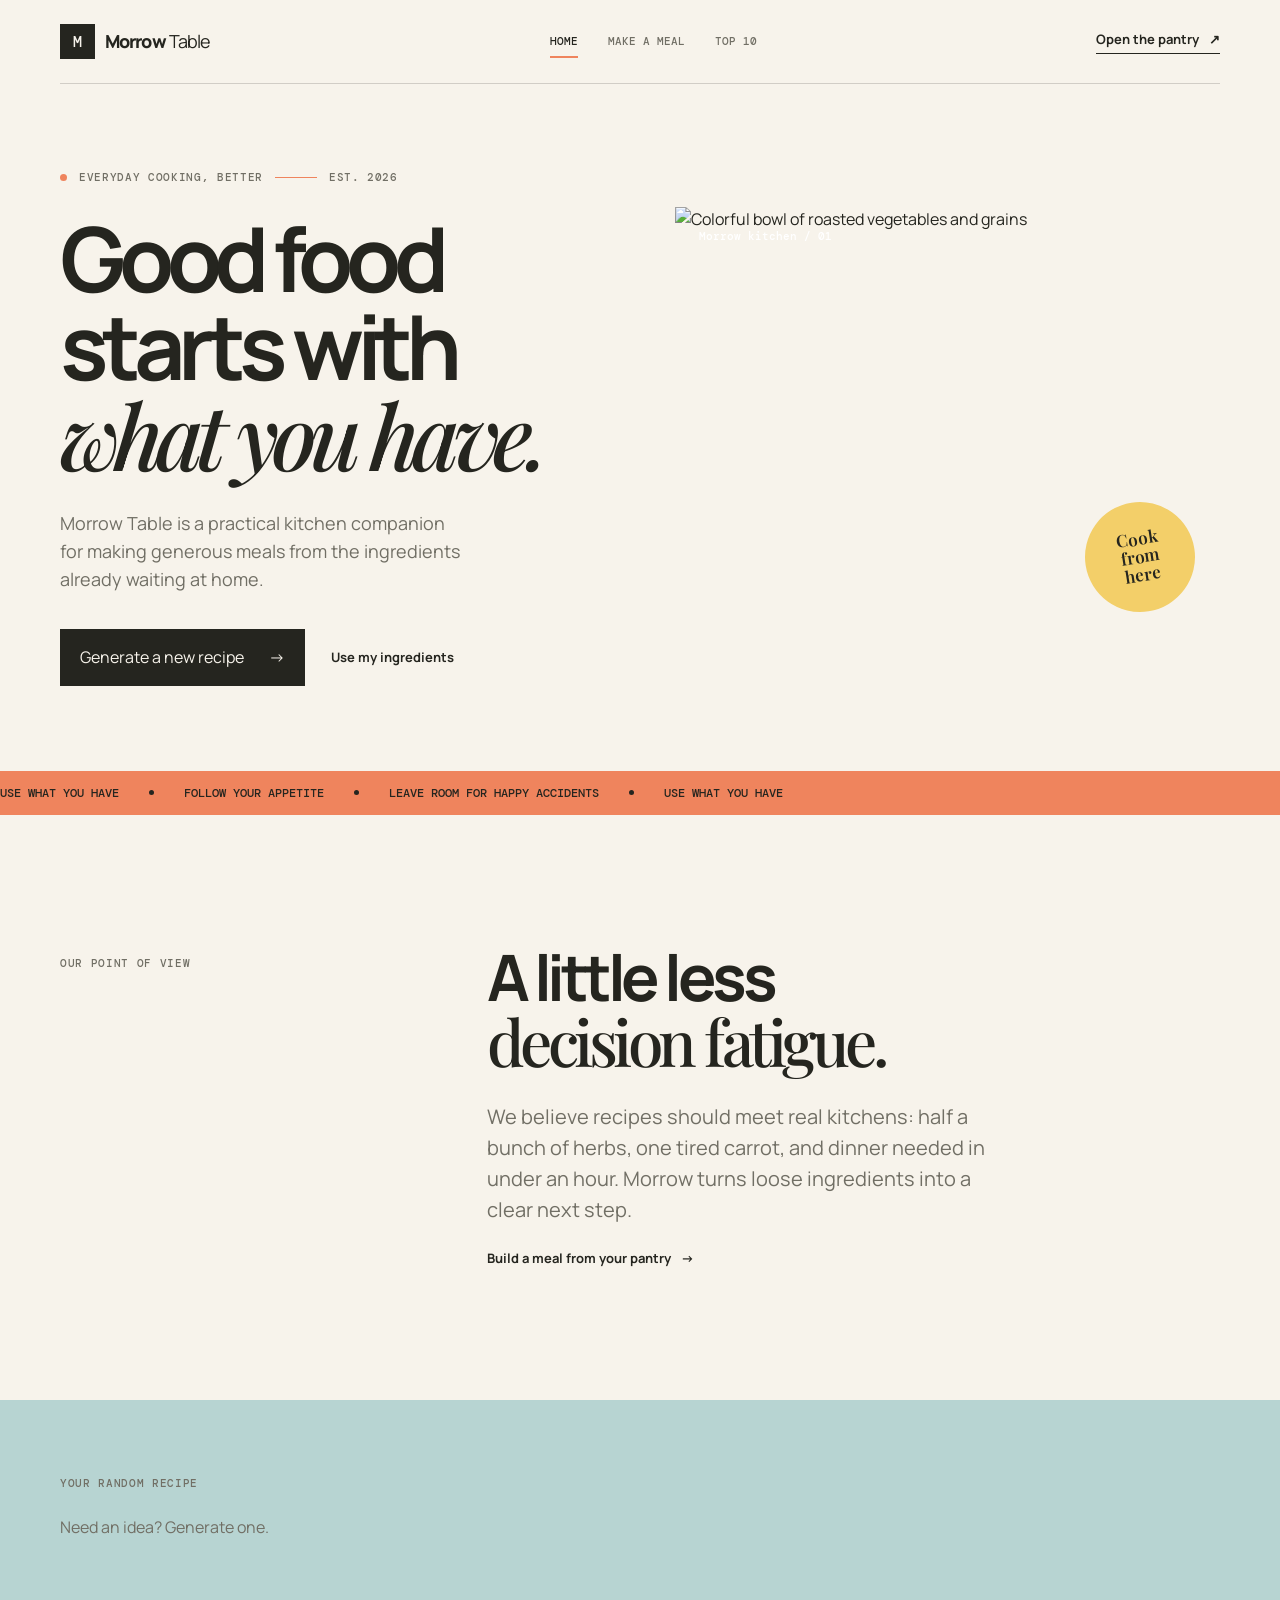
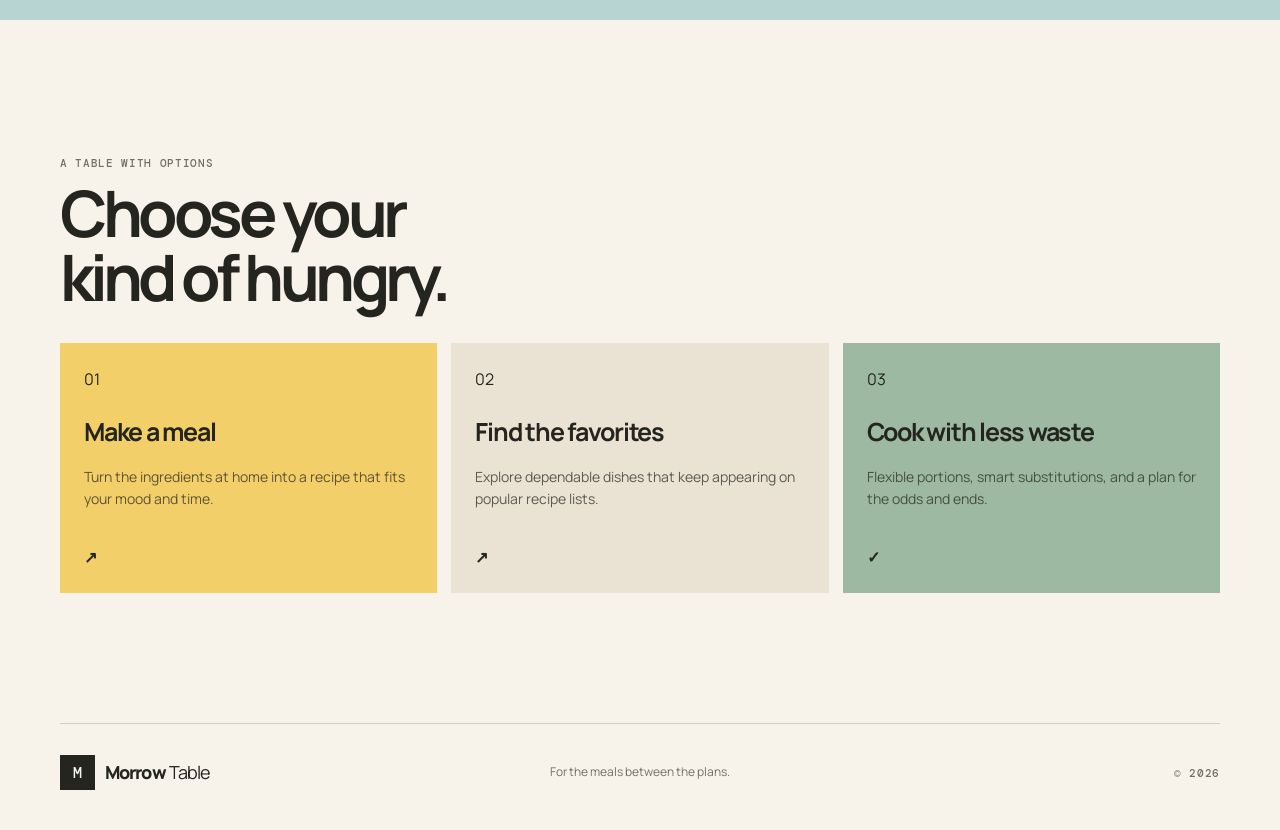
==== Project1_Website_with_AI/index.html @ 7af0c2fe "Adding project" ====
<!doctype html>
<html lang="en"><head><meta charset="utf-8"><meta name="viewport" content="width=device-width, initial-scale=1"><meta name="description" content="Morrow Table helps home cooks make more from what is already in the kitchen."><title>Morrow Table / Cook from here</title><link rel="preconnect" href="https://fonts.googleapis.com"><link rel="preconnect" href="https://fonts.gstatic.com" crossorigin><link href="https://fonts.googleapis.com/css2?family=DM+Mono:wght@400;500&family=Manrope:wght@400;600;700;800&family=Playfair+Display:ital,wght@0,500;0,600;1,500&display=swap" rel="stylesheet"><link rel="stylesheet" href="styles.css"></head>
<body><header class="site-header shell"><a class="brand" href="index.html"><span class="brand-mark">M</span><span>Morrow <b>Table</b></span></a><nav class="site-nav"><a class="active" href="index.html">Home</a><a href="learn.html">Make a meal</a><a href="studio.html">Top 10</a></nav><a class="header-cta" href="learn.html">Open the pantry <span>&#8599;</span></a></header>
<main><section class="hero shell"><div class="hero-copy"><p class="eyebrow"><span class="eyebrow-dot"></span> Everyday cooking, better <span class="rule"></span> Est. 2026</p><h1>Good food<br>starts with<br><em>what you have.</em></h1><p class="hero-lede">Morrow Table is a practical kitchen companion for making generous meals from the ingredients already waiting at home.</p><div class="hero-actions"><button class="button button-dark" id="generate-home" type="button">Generate a new recipe <span>&#8594;</span></button><a class="text-link" href="learn.html">Use my ingredients</a></div></div><div class="hero-photo"><img src="https://images.unsplash.com/photo-1547592180-85f173990554?auto=format&fit=crop&w=1100&q=85" alt="Colorful bowl of roasted vegetables and grains"><div class="photo-label">Morrow kitchen / 01</div><div class="photo-stamp">Cook<br>from<br>here</div></div></section><section class="ticker"><div class="ticker-inner"><span>Use what you have</span><i></i><span>Follow your appetite</span><i></i><span>Leave room for happy accidents</span><i></i><span>Use what you have</span></div></section><section class="intro shell"><div><p class="eyebrow">Our point of view</p></div><div class="intro-copy"><h2>A little less<br><span>decision fatigue.</span></h2><p>We believe recipes should meet real kitchens: half a bunch of herbs, one tired carrot, and dinner needed in under an hour. Morrow turns loose ingredients into a clear next step.</p><a class="text-link" href="learn.html">Build a meal from your pantry <span>&#8594;</span></a></div></section><section class="home-result-band"><div class="shell"><p class="eyebrow">Your random recipe</p><div id="home-recipe" class="home-recipe"><p>Need an idea? Generate one.</p></div></div></section><section class="services shell"><div class="section-heading"><div><p class="eyebrow">A table with options</p><h2>Choose your<br>kind of hungry.</h2></div></div><div class="service-grid"><a class="service-card service-yellow" href="learn.html"><span>01</span><div><h3>Make a meal</h3><p>Turn the ingredients at home into a recipe that fits your mood and time.</p></div><b>&#8599;</b></a><a class="service-card service-paper" href="studio.html"><span>02</span><div><h3>Find the favorites</h3><p>Explore dependable dishes that keep appearing on popular recipe lists.</p></div><b>&#8599;</b></a><div class="service-card service-green"><span>03</span><div><h3>Cook with less waste</h3><p>Flexible portions, smart substitutions, and a plan for the odds and ends.</p></div><b>&#10003;</b></div></div></section></main><footer class="site-footer shell"><div class="brand"><span class="brand-mark">M</span><span>Morrow <b>Table</b></span></div><p>For the meals between the plans.</p><span class="mono">&#169; 2026</span></footer><script src="script.js"></script></body></html>
---- Project1_Website_with_AI/styles.css ----
:root{--ink:#25251f;--paper:#f7f3eb;--cream:#eae2d3;--yellow:#f3cf69;--orange:#ef845d;--green:#9db9a1;--blue:#b7d4d2;--muted:#716f65;--line:rgba(37,37,31,.18);--sans:'Manrope',sans-serif;--serif:'Playfair Display',Georgia,serif;--mono:'DM Mono',monospace}*{box-sizing:border-box}html{scroll-behavior:smooth}body{margin:0;background:var(--paper);color:var(--ink);font-family:var(--sans);line-height:1.55}body.modal-open{overflow:hidden}a{color:inherit;text-decoration:none}button{font:inherit}.shell{width:min(1160px,calc(100% - 64px));margin-inline:auto}.site-header{height:84px;display:flex;align-items:center;justify-content:space-between;border-bottom:1px solid var(--line)}.brand{display:flex;align-items:center;gap:10px;font-size:18px;font-weight:800;letter-spacing:-.05em}.brand b{font-weight:400}.brand-mark{display:grid;place-items:center;width:35px;height:35px;background:var(--ink);color:var(--paper);font:500 15px var(--mono)}.site-nav{display:flex;gap:30px;font:500 11px var(--mono);text-transform:uppercase}.site-nav a{padding:8px 0;color:var(--muted);border-bottom:2px solid transparent}.site-nav a:hover,.site-nav .active{color:var(--ink);border-color:var(--orange)}.header-cta,.text-link{font-size:13px;font-weight:700}.header-cta{border-bottom:1px solid var(--ink);padding-bottom:3px}.header-cta span,.text-link span,.button span{margin-left:7px}.eyebrow,.mono{font:500 11px var(--mono);letter-spacing:.06em;text-transform:uppercase}.eyebrow{display:flex;align-items:center;gap:12px;color:var(--muted)}.eyebrow-dot{width:7px;height:7px;border-radius:50%;background:var(--orange)}.rule{width:42px;height:1px;background:var(--orange);display:inline-block}.hero{min-height:620px;display:grid;grid-template-columns:1fr 1fr;gap:70px;align-items:center;padding:75px 0 85px}.hero h1,.page-intro h1{font-size:clamp(56px,7vw,94px);line-height:.98;letter-spacing:-.08em;margin:30px 0}.hero h1 em,.page-intro h1 em,.matcher-note h2 em{font-family:var(--serif);font-weight:500}.hero-lede{max-width:410px;color:var(--muted);font-size:18px}.hero-actions{display:flex;align-items:center;gap:26px;margin-top:35px}.button{border:0;display:inline-flex;align-items:center;gap:18px;padding:16px 20px;cursor:pointer}.button-dark{background:var(--ink);color:var(--paper)}.hero-photo{position:relative;min-height:430px;overflow:hidden}.hero-photo img{width:100%;height:430px;object-fit:cover}.photo-label{position:absolute;top:22px;left:24px;color:#fff;font:500 11px var(--mono)}.photo-stamp{position:absolute;right:25px;bottom:25px;display:grid;place-content:center;width:110px;height:110px;border-radius:50%;background:var(--yellow);font:600 17px var(--serif);line-height:1.05;text-align:center;transform:rotate(-9deg)}.ticker{background:var(--orange);overflow:hidden;padding:14px 0}.ticker-inner{width:max-content;display:flex;gap:30px;align-items:center;font:500 12px var(--mono);text-transform:uppercase}.ticker i{width:5px;height:5px;background:var(--ink);border-radius:50%}.intro{display:grid;grid-template-columns:1fr 2fr;gap:60px;padding:130px 0}.intro h2,.section-heading h2{font-size:clamp(40px,5vw,66px);line-height:1;letter-spacing:-.07em;margin:0 0 26px}.intro h2 span{font-family:var(--serif);font-weight:500}.intro-copy{max-width:580px}.intro-copy p{font-size:20px;color:var(--muted);max-width:510px}.home-result-band{background:var(--blue);padding:65px 0}.home-recipe{max-width:620px;margin-top:25px}.home-recipe h2,.meal-result h2{font:500 clamp(34px,5vw,62px) var(--serif);line-height:1;margin:12px 0}.home-recipe p{color:var(--muted)}.recipe-result-button{border:0;border-bottom:1px solid var(--ink);background:transparent;padding:0 0 5px;cursor:pointer;font-weight:700}.recipe-result-button:hover{color:var(--orange);border-color:var(--orange)}.services{padding:125px 0 0}.section-heading{margin-bottom:34px}.service-grid{display:grid;grid-template-columns:repeat(3,1fr);gap:14px;padding-bottom:130px}.service-card{min-height:250px;padding:24px;display:flex;flex-direction:column;justify-content:space-between}.service-yellow{background:var(--yellow)}.service-paper{background:var(--cream)}.service-green{background:var(--green)}.service-card h3{font-size:25px;letter-spacing:-.05em;margin:0 0 10px}.service-card p{font-size:14px;color:rgba(37,37,31,.72)}.site-footer{border-top:1px solid var(--line);padding:27px 0 36px;display:grid;grid-template-columns:1fr 1fr 1fr;align-items:center}.site-footer p{text-align:center;color:var(--muted);font-size:12px}.site-footer .mono{text-align:right;color:var(--muted)}.page-intro{padding:94px 0 84px;border-bottom:1px solid var(--line)}.page-intro h1{font-size:clamp(54px,8vw,105px);max-width:850px}.page-lede{max-width:570px;color:var(--muted);font-size:18px}.matcher-layout{display:grid;grid-template-columns:1fr 1fr;gap:16px;padding:80px 0 90px}.matcher-panel,.matcher-output{border:1px solid var(--line);min-height:560px;padding:25px}.matcher-panel{background:var(--cream)}.matcher-output{background:var(--blue);display:flex;flex-direction:column}.panel-top{display:flex;justify-content:space-between;font-size:10px}.status-dot:before{content:'';display:inline-block;width:7px;height:7px;background:#5eaa6b;border-radius:50%;margin-right:6px}form{display:flex;flex-direction:column;margin-top:45px}label{font-size:12px;font-weight:700;margin:18px 0 7px}input,select{border:0;border-bottom:1px solid var(--line);background:transparent;padding:10px 0;font:16px var(--sans);outline:0}select{color:var(--ink)}.time-options{display:flex;gap:9px}.time-options label{margin:0}.time-options input{position:absolute;opacity:0}.time-options span{display:block;padding:9px 12px;border:1px solid var(--line);font:11px var(--mono);cursor:pointer}.time-options input:checked+span{background:var(--ink);color:var(--paper)}form .button{align-self:flex-start;margin-top:32px}.empty-output{flex:1;display:grid;place-content:center;text-align:center}.output-glyph{font:400 60px var(--serif);color:var(--orange)}.empty-output p{color:var(--muted)}.meal-result{display:block;margin:auto 0;padding:28px}.recipe-tag{font:500 10px var(--mono);text-transform:uppercase;border-bottom:1px solid var(--ink);padding-bottom:5px}.result-yellow{background:var(--yellow)}.result-blue{background:var(--blue)}.cuisine-strip{padding:20px 0 100px;border-top:1px solid var(--line)}.cuisine-list{display:flex;gap:10px;flex-wrap:wrap}.cuisine-list button{border:1px solid var(--line);background:transparent;padding:12px 14px;cursor:pointer;font:500 11px var(--mono)}.cuisine-list button:hover{background:var(--yellow)}.roundup-meta{display:flex;justify-content:space-between;gap:80px;padding:24px 0;border-bottom:1px solid var(--line)}.roundup-meta p{margin:0;color:var(--muted);max-width:550px;font-size:14px}.top-list{display:grid;grid-template-columns:repeat(2,1fr);gap:12px;padding:60px 0 130px}.top-recipe{display:grid;grid-template-columns:45px 1fr auto;gap:14px;align-items:center;text-align:left;border:0;background:var(--cream);padding:22px;cursor:pointer;color:var(--ink)}.top-recipe:hover{background:var(--yellow)}.top-recipe span{font:500 13px var(--mono)}.top-recipe strong{font-size:20px}.top-recipe small{grid-column:2;color:var(--muted);font:500 10px var(--mono);text-transform:uppercase}.top-recipe b{grid-column:3;grid-row:1/3;font-size:20px}.recipe-modal{position:fixed;inset:0;z-index:5;display:grid;place-items:center;padding:24px}.recipe-modal[hidden]{display:none}.modal-backdrop{position:absolute;inset:0;background:rgba(37,37,31,.68);backdrop-filter:blur(5px)}.recipe-dialog{position:relative;z-index:1;width:min(900px,100%);max-height:90vh;overflow:auto;background:var(--paper);padding:38px}.modal-close{position:absolute;top:18px;right:18px;border:1px solid var(--line);background:transparent;width:34px;height:34px;cursor:pointer}.recipe-dialog h2{font:500 clamp(38px,6vw,66px) var(--serif);line-height:1;margin:18px 0}.recipe-times{display:flex;gap:26px;color:var(--muted);font:500 11px var(--mono);text-transform:uppercase;border-bottom:1px solid var(--line);padding-bottom:25px}.recipe-times b{color:var(--ink)}.modal-columns{display:grid;grid-template-columns:.8fr 1.2fr;gap:50px;padding-top:28px}.modal-columns h3{font-size:15px}.modal-columns li{margin-bottom:10px;color:var(--muted);font-size:14px}.modal-columns ol li{color:var(--ink)}@media(max-width:760px){.shell{width:calc(100% - 36px)}.site-header{height:72px}.site-nav{gap:12px;font-size:10px}.header-cta{display:none}.hero{display:block;padding:60px 0 70px}.hero h1{font-size:64px}.hero-photo,.hero-photo img{min-height:330px;height:330px;margin-top:44px}.intro{display:block;padding:85px 0}.intro-copy{margin-top:35px}.service-grid,.matcher-layout,.top-list{grid-template-columns:1fr}.service-grid{padding-bottom:85px}.page-intro{padding:65px 0}.page-intro h1{font-size:61px}.matcher-layout{padding:60px 0 70px}.matcher-panel,.matcher-output{min-height:500px}.roundup-meta{display:block}.roundup-meta p{margin-top:18px}.modal-columns{display:block}.modal-columns>div+div{border-top:1px solid var(--line);margin-top:25px;padding-top:20px}.site-footer{grid-template-columns:1fr 1fr}.site-footer p{display:none}.site-footer .mono{text-align:right}}
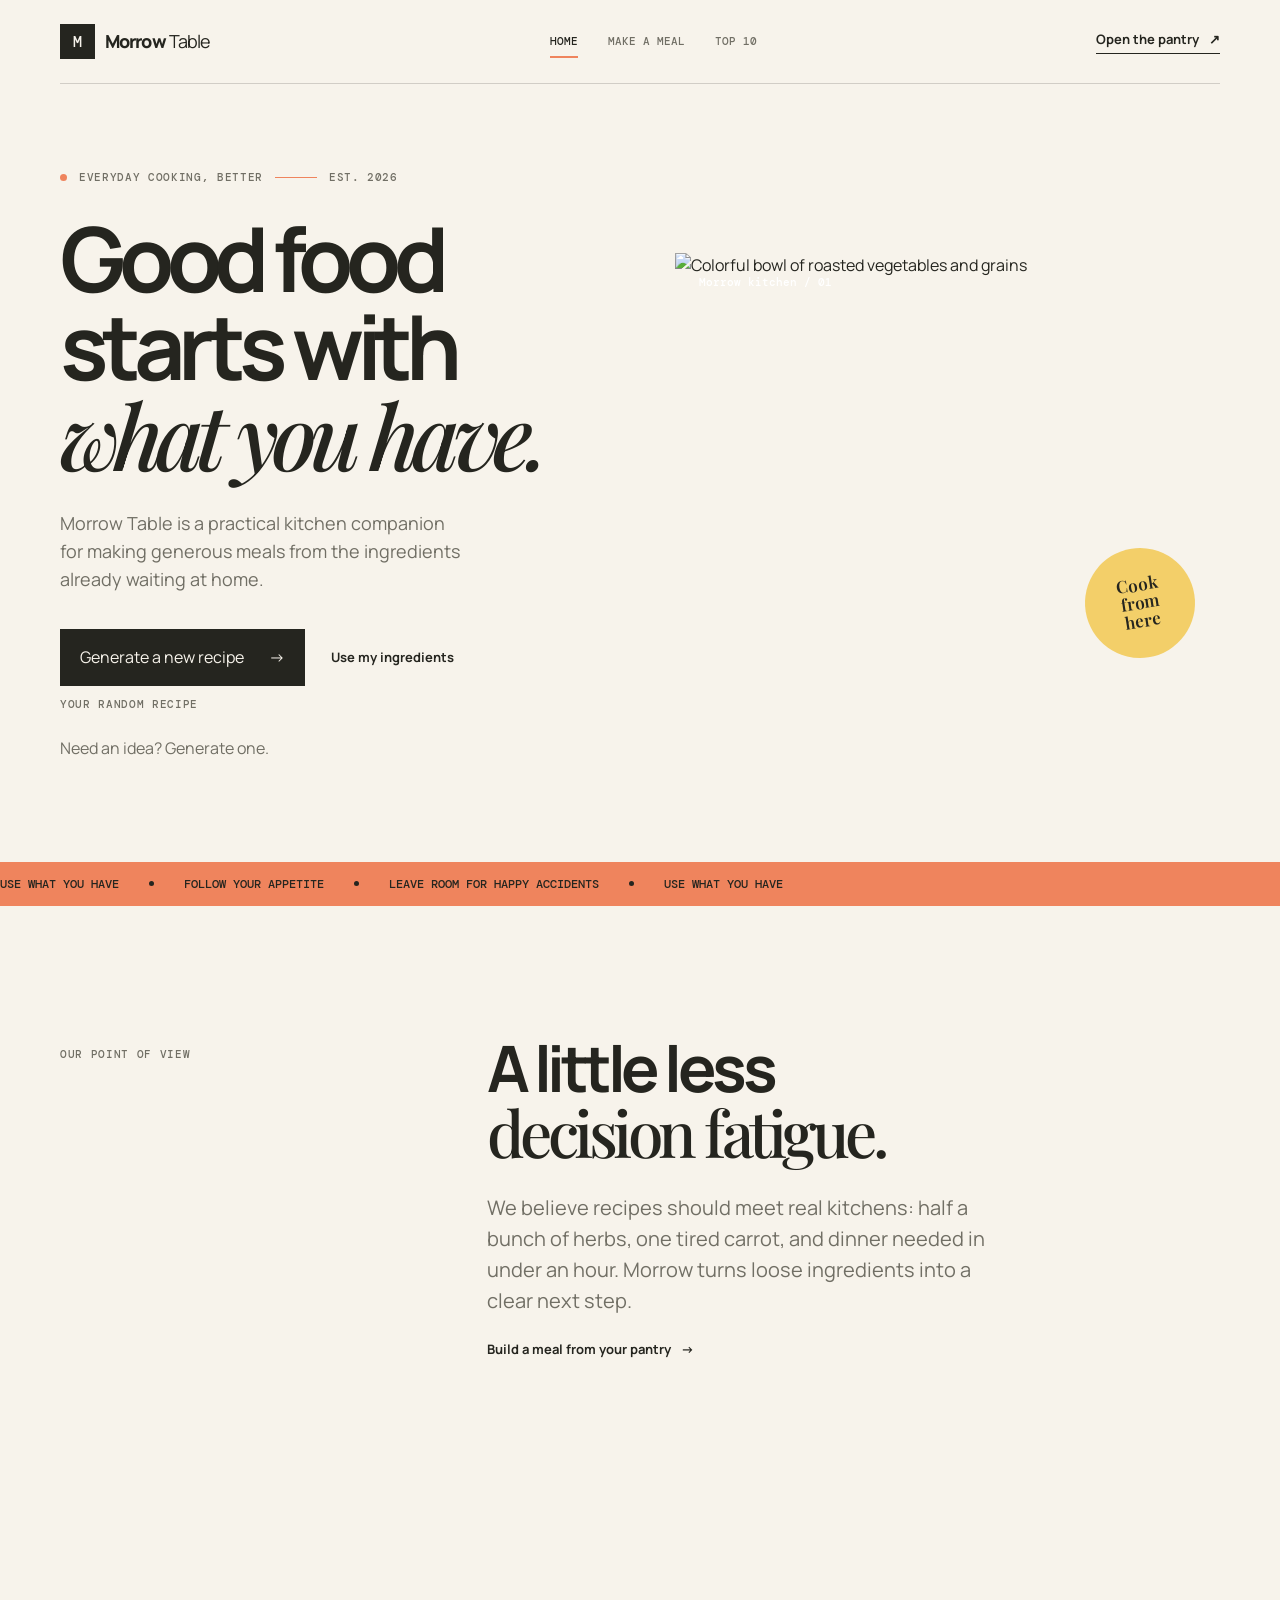
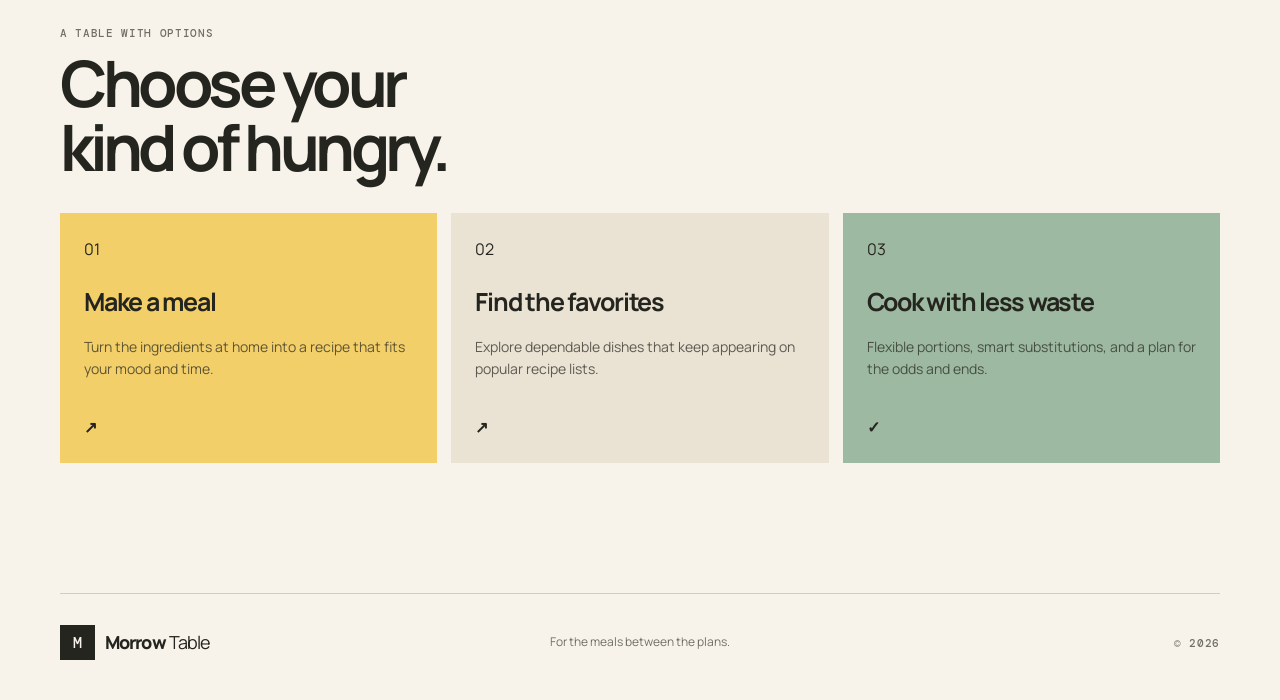
==== commit 17960798: "Adding better recipe card functionality" ====
--- a/Project1_Website_with_AI/index.html
+++ b/Project1_Website_with_AI/index.html
@@ -1,4 +1,24 @@
 <!doctype html>
-<html lang="en"><head><meta charset="utf-8"><meta name="viewport" content="width=device-width, initial-scale=1"><meta name="description" content="Morrow Table helps home cooks make more from what is already in the kitchen."><title>Morrow Table / Cook from here</title><link rel="preconnect" href="https://fonts.googleapis.com"><link rel="preconnect" href="https://fonts.gstatic.com" crossorigin><link href="https://fonts.googleapis.com/css2?family=DM+Mono:wght@400;500&family=Manrope:wght@400;600;700;800&family=Playfair+Display:ital,wght@0,500;0,600;1,500&display=swap" rel="stylesheet"><link rel="stylesheet" href="styles.css"></head>
-<body><header class="site-header shell"><a class="brand" href="index.html"><span class="brand-mark">M</span><span>Morrow <b>Table</b></span></a><nav class="site-nav"><a class="active" href="index.html">Home</a><a href="learn.html">Make a meal</a><a href="studio.html">Top 10</a></nav><a class="header-cta" href="learn.html">Open the pantry <span>&#8599;</span></a></header>
-<main><section class="hero shell"><div class="hero-copy"><p class="eyebrow"><span class="eyebrow-dot"></span> Everyday cooking, better <span class="rule"></span> Est. 2026</p><h1>Good food<br>starts with<br><em>what you have.</em></h1><p class="hero-lede">Morrow Table is a practical kitchen companion for making generous meals from the ingredients already waiting at home.</p><div class="hero-actions"><button class="button button-dark" id="generate-home" type="button">Generate a new recipe <span>&#8594;</span></button><a class="text-link" href="learn.html">Use my ingredients</a></div></div><div class="hero-photo"><img src="https://images.unsplash.com/photo-1547592180-85f173990554?auto=format&fit=crop&w=1100&q=85" alt="Colorful bowl of roasted vegetables and grains"><div class="photo-label">Morrow kitchen / 01</div><div class="photo-stamp">Cook<br>from<br>here</div></div></section><section class="ticker"><div class="ticker-inner"><span>Use what you have</span><i></i><span>Follow your appetite</span><i></i><span>Leave room for happy accidents</span><i></i><span>Use what you have</span></div></section><section class="intro shell"><div><p class="eyebrow">Our point of view</p></div><div class="intro-copy"><h2>A little less<br><span>decision fatigue.</span></h2><p>We believe recipes should meet real kitchens: half a bunch of herbs, one tired carrot, and dinner needed in under an hour. Morrow turns loose ingredients into a clear next step.</p><a class="text-link" href="learn.html">Build a meal from your pantry <span>&#8594;</span></a></div></section><section class="home-result-band"><div class="shell"><p class="eyebrow">Your random recipe</p><div id="home-recipe" class="home-recipe"><p>Need an idea? Generate one.</p></div></div></section><section class="services shell"><div class="section-heading"><div><p class="eyebrow">A table with options</p><h2>Choose your<br>kind of hungry.</h2></div></div><div class="service-grid"><a class="service-card service-yellow" href="learn.html"><span>01</span><div><h3>Make a meal</h3><p>Turn the ingredients at home into a recipe that fits your mood and time.</p></div><b>&#8599;</b></a><a class="service-card service-paper" href="studio.html"><span>02</span><div><h3>Find the favorites</h3><p>Explore dependable dishes that keep appearing on popular recipe lists.</p></div><b>&#8599;</b></a><div class="service-card service-green"><span>03</span><div><h3>Cook with less waste</h3><p>Flexible portions, smart substitutions, and a plan for the odds and ends.</p></div><b>&#10003;</b></div></div></section></main><footer class="site-footer shell"><div class="brand"><span class="brand-mark">M</span><span>Morrow <b>Table</b></span></div><p>For the meals between the plans.</p><span class="mono">&#169; 2026</span></footer><script src="script.js"></script></body></html>
+<html lang="en">
+<head>
+  <meta charset="utf-8"><meta name="viewport" content="width=device-width, initial-scale=1">
+  <meta name="description" content="Morrow Table helps home cooks make more from what is already in the kitchen.">
+  <title>Morrow Table / Cook from here</title>
+  <link rel="preconnect" href="https://fonts.googleapis.com"><link rel="preconnect" href="https://fonts.gstatic.com" crossorigin>
+  <link href="https://fonts.googleapis.com/css2?family=DM+Mono:wght@400;500&family=Manrope:wght@400;600;700;800&family=Playfair+Display:ital,wght@0,500;0,600;1,500&display=swap" rel="stylesheet"><link rel="stylesheet" href="styles.css">
+</head>
+<body>
+  <header class="site-header shell"><a class="brand" href="index.html"><span class="brand-mark">M</span><span>Morrow <b>Table</b></span></a><nav class="site-nav"><a class="active" href="index.html">Home</a><a href="learn.html">Make a meal</a><a href="studio.html">Top 10</a></nav><a class="header-cta" href="learn.html">Open the pantry <span>&#8599;</span></a></header>
+  <main>
+    <section class="hero shell">
+      <div class="hero-copy"><p class="eyebrow"><span class="eyebrow-dot"></span> Everyday cooking, better <span class="rule"></span> Est. 2026</p><h1>Good food<br>starts with<br><em>what you have.</em></h1><p class="hero-lede">Morrow Table is a practical kitchen companion for making generous meals from the ingredients already waiting at home.</p><div class="hero-actions"><button class="button button-dark" id="generate-home" type="button">Generate a new recipe <span>&#8594;</span></button><a class="text-link" href="learn.html">Use my ingredients</a></div><div class="home-result"><p class="eyebrow">Your random recipe</p><div id="home-recipe" class="home-recipe"><p>Need an idea? Generate one.</p></div></div></div>
+      <div class="hero-photo"><img src="https://images.unsplash.com/photo-1547592180-85f173990554?auto=format&fit=crop&w=1100&q=85" alt="Colorful bowl of roasted vegetables and grains"><div class="photo-label">Morrow kitchen / 01</div><div class="photo-stamp">Cook<br>from<br>here</div></div>
+    </section>
+    <section class="ticker"><div class="ticker-inner"><span>Use what you have</span><i></i><span>Follow your appetite</span><i></i><span>Leave room for happy accidents</span><i></i><span>Use what you have</span></div></section>
+    <section class="intro shell"><div><p class="eyebrow">Our point of view</p></div><div class="intro-copy"><h2>A little less<br><span>decision fatigue.</span></h2><p>We believe recipes should meet real kitchens: half a bunch of herbs, one tired carrot, and dinner needed in under an hour. Morrow turns loose ingredients into a clear next step.</p><a class="text-link" href="learn.html">Build a meal from your pantry <span>&#8594;</span></a></div></section>
+    <section class="services shell"><div class="section-heading"><div><p class="eyebrow">A table with options</p><h2>Choose your<br>kind of hungry.</h2></div></div><div class="service-grid"><a class="service-card service-yellow" href="learn.html"><span>01</span><div><h3>Make a meal</h3><p>Turn the ingredients at home into a recipe that fits your mood and time.</p></div><b>&#8599;</b></a><a class="service-card service-paper" href="studio.html"><span>02</span><div><h3>Find the favorites</h3><p>Explore dependable dishes that keep appearing on popular recipe lists.</p></div><b>&#8599;</b></a><div class="service-card service-green"><span>03</span><div><h3>Cook with less waste</h3><p>Flexible portions, smart substitutions, and a plan for the odds and ends.</p></div><b>&#10003;</b></div></div></section>
+    <section class="recipe-modal" id="recipe-modal" hidden><div class="modal-backdrop" data-close-recipe></div><div class="recipe-dialog" role="dialog" aria-modal="true" aria-labelledby="recipe-modal-title"><button class="modal-close" type="button" data-close-recipe aria-label="Close recipe">&#10005;</button><span class="eyebrow" id="recipe-modal-meta">Recipe</span><h2 id="recipe-modal-title">Recipe title</h2><div class="recipe-times"><span><b id="recipe-prep">0 min</b> prep</span><span><b id="recipe-cook">0 min</b> cook</span><span><b id="recipe-total">0 min</b> total</span></div><div class="modal-columns"><div><h3>Ingredients</h3><ul id="recipe-ingredients"></ul></div><div><h3>How to make it</h3><ol id="recipe-steps"></ol></div></div></div></section>
+  </main>
+  <footer class="site-footer shell"><div class="brand"><span class="brand-mark">M</span><span>Morrow <b>Table</b></span></div><p>For the meals between the plans.</p><span class="mono">&#169; 2026</span></footer><script src="script.js"></script>
+</body>
+</html>
